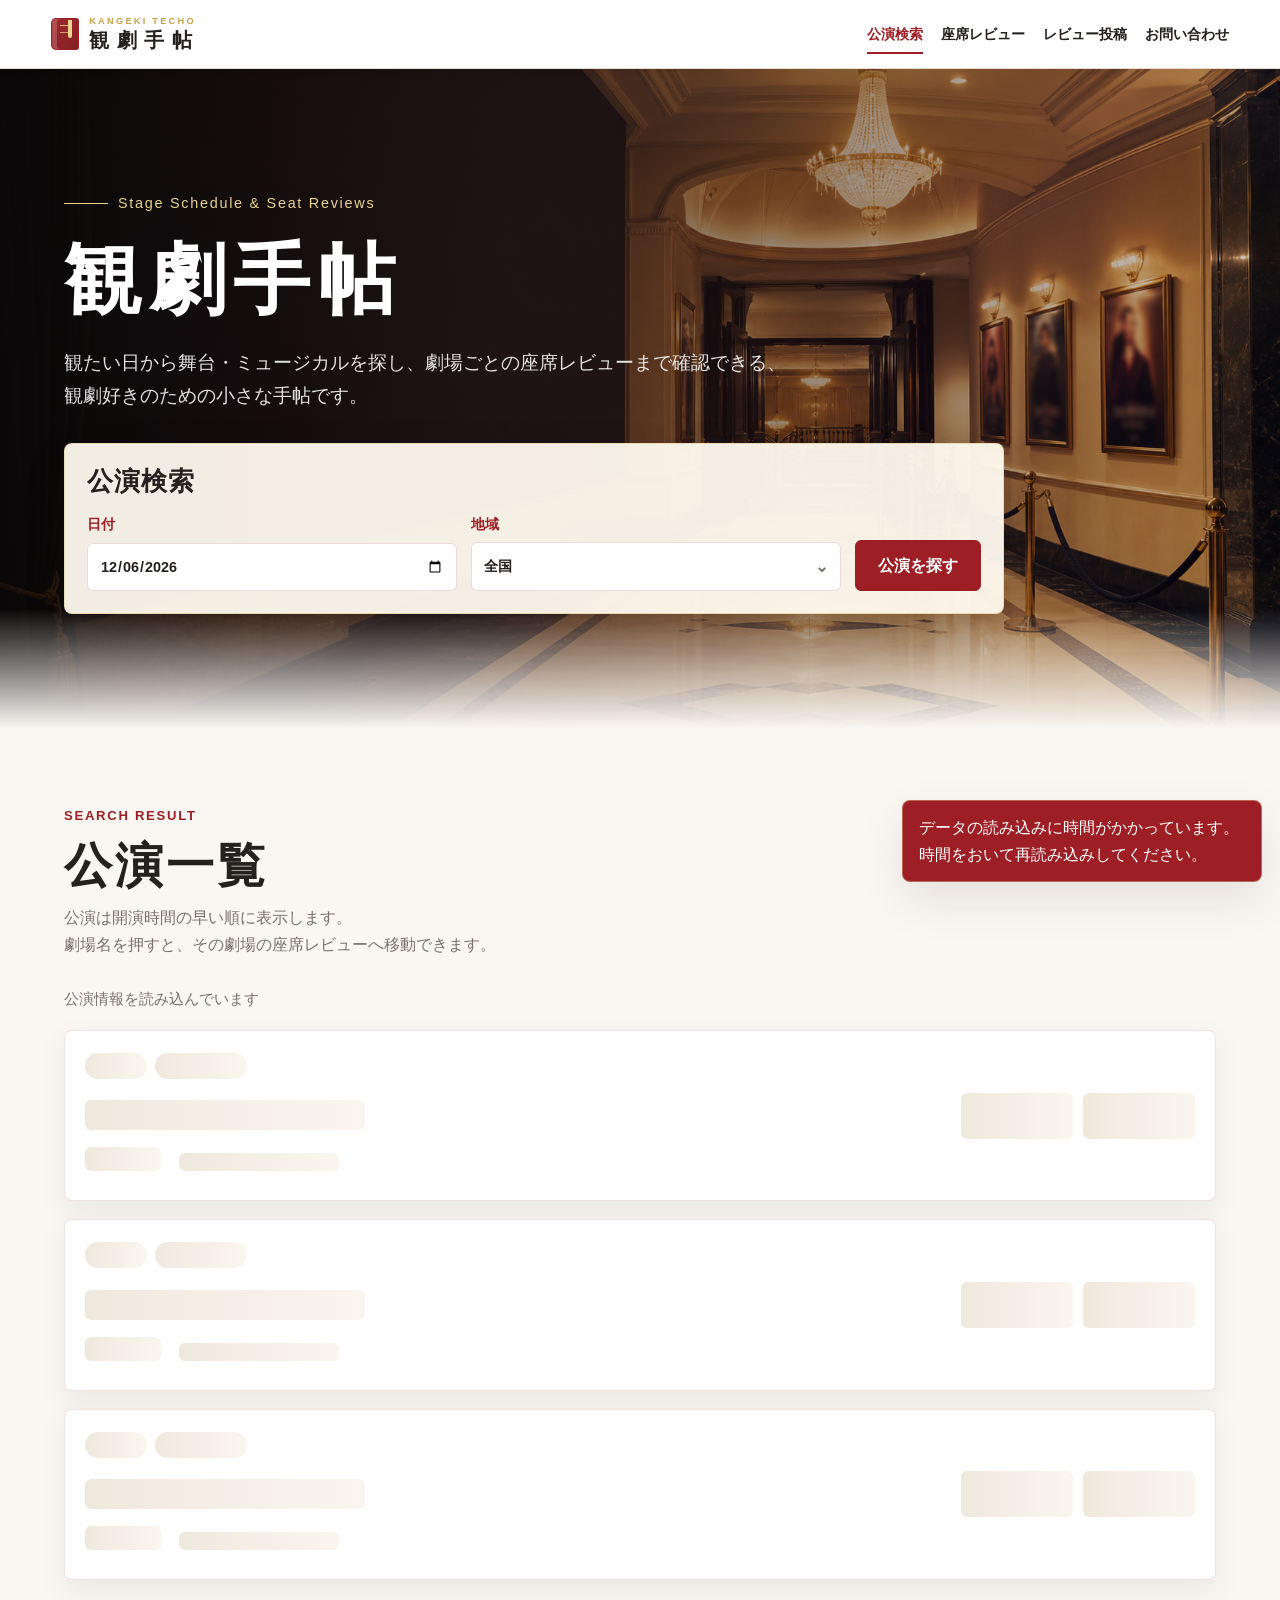
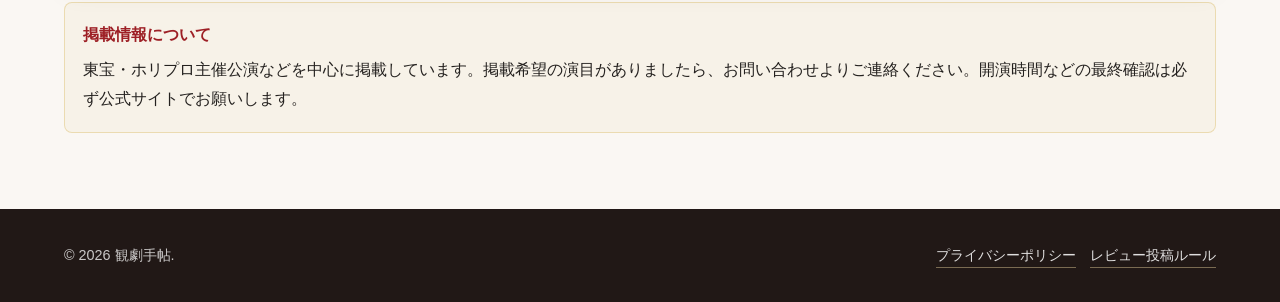
==== index.html @ 36f793f0 "地域選択とその他劇場投稿を改善" ====
<!doctype html>
<html lang="ja">
<head>
  <meta charset="utf-8">
  <meta name="viewport" content="width=device-width, initial-scale=1">
  <title>観劇手帖 | 公演検索</title>
  <link rel="stylesheet" href="assets/app.css">
</head>
<body>
  <header class="site-header">
    <a class="brand" href="index.html" aria-label="観劇手帖 ホーム">
      <span class="notebook-mark" aria-hidden="true"></span>
      <span class="brand-text">
        <span class="brand-roman">KANGEKI TECHO</span>
        <span class="brand-title" aria-label="観劇手帖">
          <span aria-hidden="true">観</span>
          <span aria-hidden="true">劇</span>
          <span aria-hidden="true">手</span>
          <span aria-hidden="true">帖</span>
        </span>
      </span>
    </a>
    <nav class="nav" aria-label="主要メニュー">
      <a class="active" href="index.html">公演検索</a>
      <a href="reviews.html">座席レビュー</a>
      <a href="post.html">レビュー投稿</a>
      <a href="contact.html">お問い合わせ</a>
    </nav>
  </header>

  <section class="hero" id="home">
    <div class="hero-inner">
      <span class="eyebrow">Stage Schedule & Seat Reviews</span>
      <h1>観劇手帖</h1>
      <p class="hero-copy">観たい日から舞台・ミュージカルを探し、劇場ごとの座席レビューまで確認できる、<br>観劇好きのための小さな手帖です。</p>

      <form class="search-panel" id="performanceSearch">
        <div class="search-panel-head">
          <h2>公演検索</h2>
        </div>
        <div class="form-grid">
          <label>
            日付
            <input type="date" id="dateInput">
          </label>
          <div class="field">
            <span class="field-label">地域</span>
            <input type="hidden" id="areaInput" value="全国">
            <div class="region-picker" id="areaPicker" data-region-picker data-target="areaInput"></div>
          </div>
          <button class="btn gold performance-search-button" type="submit">公演を探す</button>
        </div>
      </form>
    </div>
  </section>

  <main>
    <section class="section" aria-labelledby="performancesTitle">
      <div class="container">
        <div class="section-head">
          <div class="section-title">
            <span>Search Result</span>
            <h2 id="performancesTitle">公演一覧</h2>
            <p>公演は開演時間の早い順に表示します。<br>劇場名を押すと、その劇場の座席レビューへ移動できます。</p>
          </div>
        </div>
        <div class="results-meta" id="performanceMeta"></div>
        <div class="card-grid" id="performanceResults"></div>
        <div class="info-note">
          <strong>掲載情報について</strong>
          <p>東宝・ホリプロ主催公演などを中心に掲載しています。掲載希望の演目がありましたら、お問い合わせよりご連絡ください。開演時間などの最終確認は必ず公式サイトでお願いします。</p>
        </div>
      </div>
    </section>
  </main>

  <footer class="site-footer">
    <div class="container footer-content">
      <span>© 2026 観劇手帖.</span>
      <span class="footer-links"><a href="privacy.html">プライバシーポリシー</a><a href="rules.html">レビュー投稿ルール</a></span>
    </div>
  </footer>

  <div class="toast" id="toast" role="status" aria-live="polite"></div>
  <script src="assets/app.js"></script>
</body>
</html>
---- assets/app.css ----
:root {
      --navy: #9d1f25;
      --navy-soft: #7e171b;
      --gold: #c7a24a;
      --gold-light: #ead48e;
      --ivory: #faf7f3;
      --paper: #ffffff;
      --ink: #24211f;
      --muted: #77716c;
      --line: rgba(157, 31, 37, 0.16);
      --shadow: 0 18px 45px rgba(52, 32, 24, 0.1);
    }

    * {
      box-sizing: border-box;
    }

    html {
      scroll-behavior: smooth;
    }

    body {
      margin: 0;
      color: var(--ink);
      background: var(--ivory);
      font-family: "Yu Mincho", "Hiragino Mincho ProN", "Noto Serif JP", Georgia, serif;
      line-height: 1.7;
    }

    a {
      color: inherit;
    }

    button,
    input,
    select,
    textarea {
      font: inherit;
    }

    .site-header {
      position: sticky;
      top: 0;
      z-index: 20;
      display: flex;
      align-items: center;
      justify-content: space-between;
      gap: 18px;
      padding: 14px clamp(18px, 4vw, 56px);
      color: var(--ink);
      background: rgba(255, 255, 255, 0.96);
      border-bottom: 1px solid #e4ddd6;
      box-shadow: 0 2px 8px rgba(52, 32, 24, 0.07);
      backdrop-filter: blur(12px);
    }

    .brand {
      display: inline-flex;
      align-items: center;
      gap: 10px;
      color: var(--ink);
      line-height: 1.2;
      text-decoration: none;
      white-space: nowrap;
    }

    .brand-text {
      display: inline-grid;
      gap: 1px;
      width: max-content;
    }

    .brand-roman {
      display: block;
      color: var(--gold);
      font-family: "Hiragino Sans", "Yu Gothic", sans-serif;
      font-size: 0.58rem;
      font-weight: 700;
      letter-spacing: 0.24em;
    }

    .brand-title {
      display: flex;
      justify-content: space-between;
      width: calc(100% - 1mm);
      color: var(--ink);
      font-size: 1.26rem;
      font-weight: 700;
      letter-spacing: 0;
    }

    .brand-mark {
      display: grid;
      place-items: center;
      width: 34px;
      height: 34px;
      color: var(--navy);
      background: transparent;
      border: 1px solid rgba(157, 31, 37, 0.34);
      border-radius: 4px;
      font-weight: 700;
    }

    .nav {
      display: flex;
      align-items: center;
      gap: 18px;
      flex-wrap: wrap;
      justify-content: flex-end;
      font-family: "Hiragino Sans", "Yu Gothic", sans-serif;
      font-size: 0.9rem;
      font-weight: 700;
    }

    .nav a {
      position: relative;
      padding: 8px 0;
      color: var(--ink);
      text-decoration: none;
      border-radius: 0;
    }

    .nav a:hover {
      color: var(--navy);
      background: transparent;
    }

    .nav a.active {
      color: var(--navy);
    }

    .nav a.active::after,
    .nav a:hover::after {
      content: "";
      position: absolute;
      right: 0;
      bottom: 0;
      left: 0;
      height: 2px;
      background: var(--navy);
    }

    .menu-toggle {
      display: none;
      align-items: center;
      justify-content: center;
      gap: 8px;
      min-height: 42px;
      padding: 8px 12px;
      color: var(--navy);
      background: white;
      border: 1px solid rgba(157, 31, 37, 0.28);
      border-radius: 6px;
      cursor: pointer;
      font-family: "Hiragino Sans", "Yu Gothic", sans-serif;
      font-size: 0.9rem;
      font-weight: 700;
    }

    .menu-toggle-lines,
    .menu-toggle-lines::before,
    .menu-toggle-lines::after {
      display: block;
      width: 18px;
      height: 2px;
      background: currentColor;
      border-radius: 999px;
      content: "";
    }

    .menu-toggle-lines {
      position: relative;
    }

    .menu-toggle-lines::before,
    .menu-toggle-lines::after {
      position: absolute;
      left: 0;
    }

    .menu-toggle-lines::before {
      top: -6px;
    }

    .menu-toggle-lines::after {
      top: 6px;
    }

    .hero {
      position: relative;
      min-height: 660px;
      display: grid;
      align-items: center;
      padding: 80px clamp(18px, 5vw, 72px);
      color: white;
      overflow: hidden;
      background:
        linear-gradient(90deg, rgba(10, 7, 5, 0.86), rgba(42, 20, 16, 0.58) 48%, rgba(10, 7, 5, 0.2)),
        url("theater-lobby.png") center / cover;
    }

    .page-hero {
      padding: 82px clamp(18px, 5vw, 72px) 58px;
      color: white;
      background:
        linear-gradient(90deg, rgba(10, 7, 5, 0.86), rgba(42, 20, 16, 0.58) 48%, rgba(10, 7, 5, 0.2)),
        url("theater-lobby.png") center / cover;
    }

    .page-hero .hero-copy {
      margin-bottom: 0;
    }

    .hero::after {
      content: "";
      position: absolute;
      inset: auto 0 0;
      height: 120px;
      background: linear-gradient(0deg, var(--ivory), transparent);
    }

    .hero-inner {
      position: relative;
      z-index: 1;
      width: min(1060px, 100%);
    }

    .eyebrow {
      display: inline-flex;
      align-items: center;
      gap: 10px;
      color: var(--gold-light);
      font-family: "Hiragino Sans", "Yu Gothic", sans-serif;
      font-size: 0.9rem;
      letter-spacing: 0.12em;
    }

    .eyebrow::before {
      content: "";
      width: 44px;
      height: 1px;
      background: var(--gold-light);
    }

    h1,
    h2,
    h3 {
      margin: 0;
      line-height: 1.25;
      font-weight: 600;
    }

    h1 {
      margin-top: 18px;
      font-size: clamp(2.6rem, 6vw, 5.4rem);
      letter-spacing: 0.1em;
    }

    .hero-copy {
      max-width: 820px;
      margin: 18px 0 30px;
      color: rgba(255, 255, 255, 0.88);
      font-size: clamp(1rem, 2vw, 1.2rem);
    }

    .search-panel {
      width: min(940px, 100%);
      padding: 22px;
      color: var(--ink);
      background: rgba(255, 250, 240, 0.95);
      border: 1px solid rgba(230, 209, 156, 0.66);
      border-radius: 8px;
      box-shadow: var(--shadow);
    }

    .search-panel-head {
      margin-bottom: 14px;
    }

    .search-panel-head h2 {
      color: var(--ink);
      font-size: clamp(1.35rem, 2vw, 1.7rem);
      letter-spacing: 0.04em;
    }

    .form-grid {
      display: grid;
      grid-template-columns: 1fr 1fr auto;
      gap: 14px;
      align-items: end;
    }

    .form-grid label {
      min-width: 0;
    }

    .hero .form-grid .btn {
      min-width: 126px;
    }

    .compare-grid {
      display: grid;
      grid-template-columns: repeat(2, minmax(0, 1fr));
      gap: 24px;
      align-items: start;
    }

    .notebook-mark {
      position: relative;
      display: inline-block;
      width: 28px;
      height: 32px;
      flex: 0 0 auto;
      background: linear-gradient(135deg, rgba(157, 31, 37, 0.96), rgba(126, 23, 27, 0.96));
      border: 1px solid rgba(157, 31, 37, 0.58);
      border-radius: 5px 3px 3px 5px;
      box-shadow: inset 5px 0 0 rgba(255, 255, 255, 0.18);
    }

    .notebook-mark::before {
      content: "";
      position: absolute;
      top: 6px;
      left: 8px;
      right: 6px;
      height: 1px;
      background: rgba(234, 212, 142, 0.9);
      box-shadow: 0 7px 0 rgba(234, 212, 142, 0.72);
    }

    .notebook-mark::after {
      content: "";
      position: absolute;
      top: 1px;
      right: 6px;
      width: 4px;
      height: 18px;
      background: var(--gold-light);
      border-radius: 0 0 3px 3px;
    }

    label {
      display: grid;
      gap: 6px;
      color: var(--navy);
      font-family: "Hiragino Sans", "Yu Gothic", sans-serif;
      font-size: 0.9rem;
      font-weight: 700;
    }

    .field {
      display: grid;
      gap: 6px;
      min-width: 0;
      color: var(--navy);
      font-family: "Hiragino Sans", "Yu Gothic", sans-serif;
      font-size: 0.9rem;
      font-weight: 700;
    }

    .field-label {
      display: block;
    }

    input,
    select,
    textarea {
      width: 100%;
      min-width: 0;
      min-height: 46px;
      padding: 10px 12px;
      color: var(--ink);
      background: white;
      border: 1px solid var(--line);
      border-radius: 6px;
      outline: none;
    }

    input[type="date"] {
      -webkit-appearance: none;
      appearance: none;
      max-width: 100%;
    }

    textarea {
      min-height: 116px;
      resize: vertical;
    }

    input:focus,
    select:focus,
    textarea:focus {
      border-color: var(--gold);
      box-shadow: 0 0 0 3px rgba(185, 145, 66, 0.18);
    }

    .btn {
      display: inline-flex;
      align-items: center;
      justify-content: center;
      gap: 8px;
      min-height: 46px;
      padding: 11px 18px;
      color: white;
      background: var(--navy);
      border: 1px solid var(--navy);
      border-radius: 6px;
      text-decoration: none;
      cursor: pointer;
      font-family: "Hiragino Sans", "Yu Gothic", sans-serif;
      font-weight: 700;
      white-space: nowrap;
    }

    .btn:hover {
      background: var(--navy-soft);
    }

    .btn:disabled,
    .btn[aria-busy="true"] {
      cursor: wait;
      opacity: 0.72;
    }

    .performance-search-button {
      min-width: 136px;
    }

    .region-picker {
      position: relative;
      width: 100%;
      min-width: 0;
    }

    .region-selected {
      display: flex;
      align-items: center;
      justify-content: space-between;
      width: 100%;
      min-height: 46px;
      padding: 10px 12px;
      color: var(--ink);
      background: white;
      border: 1px solid var(--line);
      border-radius: 6px;
      cursor: pointer;
      font: inherit;
      font-weight: 700;
      text-align: left;
    }

    .region-selected::after {
      content: "⌄";
      color: var(--muted);
      font-family: "Hiragino Sans", "Yu Gothic", sans-serif;
      font-size: 1rem;
    }

    .region-picker.open .region-selected {
      border-color: var(--gold);
      box-shadow: 0 0 0 3px rgba(185, 145, 66, 0.18);
    }

    .region-menu {
      position: absolute;
      top: calc(100% + 6px);
      left: 0;
      z-index: 30;
      width: min(420px, 88vw);
      max-height: 360px;
      overflow: auto;
      padding: 10px;
      color: var(--ink);
      background: rgba(255, 255, 255, 0.98);
      border: 1px solid var(--line);
      border-radius: 8px;
      box-shadow: var(--shadow);
    }

    .region-menu[hidden] {
      display: none;
    }

    .region-option,
    .region-group summary {
      width: 100%;
      min-height: 40px;
      padding: 8px 10px;
      color: var(--ink);
      background: transparent;
      border: 0;
      border-radius: 6px;
      cursor: pointer;
      font-family: "Hiragino Sans", "Yu Gothic", sans-serif;
      font-size: 0.94rem;
      font-weight: 700;
      text-align: left;
    }

    .region-option:hover,
    .region-group summary:hover,
    .region-option.active {
      color: var(--navy);
      background: rgba(157, 31, 37, 0.07);
    }

    .region-group {
      border-top: 1px solid rgba(224, 215, 205, 0.75);
    }

    .region-group:first-of-type {
      margin-top: 6px;
    }

    .region-group summary {
      list-style: none;
    }

    .region-group summary::-webkit-details-marker {
      display: none;
    }

    .region-group summary::after {
      content: "＋";
      float: right;
      color: var(--muted);
      font-size: 0.88rem;
    }

    .region-group[open] summary::after {
      content: "−";
    }

    .region-options {
      display: grid;
      grid-template-columns: repeat(2, minmax(0, 1fr));
      gap: 4px;
      padding: 0 0 8px 8px;
    }

    .region-options .region-option {
      min-height: 36px;
      color: var(--muted);
      font-weight: 600;
    }

    .btn.gold {
      color: white;
      background: var(--navy);
      border-color: var(--navy);
    }

    .btn.subtle {
      color: var(--navy);
      background: transparent;
      border-color: rgba(157, 31, 37, 0.26);
    }

    .navy .btn.subtle,
    .back-link {
      color: var(--navy);
      background: var(--paper);
      border-color: rgba(230, 209, 156, 0.78);
      box-shadow: 0 10px 24px rgba(0, 0, 0, 0.16);
    }

    .navy .btn.subtle:hover,
    .back-link:hover {
      color: white;
      background: var(--navy);
    }

    .back-link-black-demo {
      color: var(--ink);
    }

    main {
      position: relative;
      z-index: 1;
    }

    .section {
      padding: 76px clamp(18px, 5vw, 72px);
    }

    .section.navy {
      color: var(--ink);
      background:
        linear-gradient(135deg, rgba(250, 247, 243, 0.98), rgba(245, 240, 234, 0.98)),
        repeating-linear-gradient(90deg, transparent 0 34px, rgba(157, 31, 37, 0.04) 34px 35px);
    }

    .container {
      width: min(1180px, 100%);
      margin: 0 auto;
    }

    .container.narrow {
      width: min(860px, 100%);
    }

    .section-head {
      display: flex;
      align-items: end;
      justify-content: space-between;
      gap: 20px;
      margin-bottom: 28px;
    }

    .section-title {
      display: grid;
      gap: 8px;
    }

    .section-title span {
      color: var(--navy);
      font-family: "Hiragino Sans", "Yu Gothic", sans-serif;
      font-size: 0.82rem;
      font-weight: 700;
      letter-spacing: 0.13em;
      text-transform: uppercase;
    }

    .section-title h2 {
      color: var(--ink);
      font-size: clamp(1.8rem, 4vw, 3rem);
      letter-spacing: 0.06em;
    }

    .navy .section-title h2 {
      color: var(--ink);
    }

    .section-title p {
      max-width: 690px;
      margin: 0;
      color: var(--muted);
    }

    .results-meta {
      margin-bottom: 18px;
      color: var(--muted);
      font-family: "Hiragino Sans", "Yu Gothic", sans-serif;
      font-size: 0.95rem;
    }

    .card-grid {
      display: grid;
      grid-template-columns: 1fr;
      gap: 18px;
    }

    .card,
    .review-item,
    .detail-panel {
      background: var(--paper);
      border: 1px solid rgba(157, 31, 37, 0.13);
      border-radius: 8px;
      box-shadow: 0 10px 28px rgba(52, 32, 24, 0.08);
    }

    .performance-card {
      display: grid;
      grid-template-columns: minmax(0, 1fr) auto;
      column-gap: 18px;
      row-gap: 10px;
      align-items: center;
      align-content: center;
      padding: 22px 20px;
      min-height: 156px;
    }

    .loading-card {
      pointer-events: none;
    }

    .loading-line,
    .loading-button {
      display: inline-block;
      overflow: hidden;
      position: relative;
      background: linear-gradient(90deg, #efe8dd 0%, #faf6ef 45%, #efe8dd 90%);
      background-size: 220% 100%;
      border-radius: 999px;
      animation: loading-shimmer 1.1s ease-in-out infinite;
    }

    .loading-pill {
      width: 62px;
      height: 26px;
    }

    .wide-pill {
      width: 92px;
    }

    .title-line {
      width: min(280px, 70vw);
      height: 30px;
      border-radius: 6px;
    }

    .short-line {
      width: 76px;
      height: 24px;
      border-radius: 6px;
    }

    .medium-line {
      width: 160px;
      height: 18px;
      border-radius: 6px;
    }

    .loading-button {
      width: 112px;
      height: 46px;
      border-radius: 6px;
    }

    @keyframes loading-shimmer {
      0% {
        background-position: 120% 0;
      }
      100% {
        background-position: -120% 0;
      }
    }

    .performance-card .pill-row,
    .performance-card .performance-time,
    .performance-card h3,
    .performance-card .card-data {
      grid-column: 1;
    }

    .performance-card .card-actions {
      grid-column: 2;
      grid-row: 1 / span 4;
      align-self: center;
      justify-content: flex-end;
      margin-top: 0;
    }

    .card-kicker {
      display: inline-flex;
      align-items: center;
      width: fit-content;
      min-height: 26px;
      padding: 4px 9px;
      color: var(--ink);
      background: rgba(185, 145, 66, 0.16);
      border: 1px solid rgba(185, 145, 66, 0.24);
      border-radius: 4px;
      font-family: "Hiragino Sans", "Yu Gothic", sans-serif;
      font-size: 0.76rem;
      font-weight: 700;
      letter-spacing: 0.05em;
      line-height: 1.4;
    }

    .performance-card h3 {
      color: var(--ink);
      font-size: 1.45rem;
    }

    .theater-link {
      color: var(--ink);
      font-weight: 700;
      text-decoration-color: rgba(185, 145, 66, 0.7);
      text-underline-offset: 3px;
    }

    .theater-link:hover {
      color: var(--navy);
    }

    .theater-name-disabled {
      color: #77716c;
      font-weight: 700;
    }

    .card-data {
      display: grid;
      gap: 6px;
      margin: 0;
      color: var(--ink);
      font-family: "Hiragino Sans", "Yu Gothic", sans-serif;
      font-size: 0.93rem;
    }

    .performance-time {
      display: inline-flex;
      align-items: baseline;
      width: fit-content;
      gap: 8px;
      color: var(--navy);
      font-weight: 700;
    }

    .performance-time strong {
      font-size: 1.24rem;
      letter-spacing: 0.03em;
    }

    .performance-meta-line {
      display: flex;
      align-items: baseline;
      gap: 18px;
      flex-wrap: wrap;
      color: var(--ink);
      font-family: "Hiragino Sans", "Yu Gothic", sans-serif;
      font-size: 0.93rem;
    }

    .performance-time-large strong {
      font-size: 1.45rem;
    }

    .card-actions {
      display: flex;
      gap: 10px;
      align-items: center;
      flex-wrap: wrap;
      margin-top: auto;
    }

    .ad-box {
      display: grid;
      place-items: center;
      min-height: 118px;
      padding: 18px;
      color: rgba(157, 31, 37, 0.56);
      background:
        linear-gradient(135deg, rgba(185, 145, 66, 0.12), rgba(255, 250, 240, 0.95)),
        var(--paper);
      border: 1px dashed rgba(185, 145, 66, 0.45);
      border-radius: 8px;
      font-family: "Hiragino Sans", "Yu Gothic", sans-serif;
      text-align: center;
    }

    .wide {
      grid-column: 1 / -1;
    }

    @media (min-width: 641px) {
      .performance-card h3,
      .performance-card .card-data {
        position: relative;
        top: 3mm;
      }

      .theater-card .pc-name-break,
      #theaterHeroName .pc-name-break {
        display: initial;
      }

      .theater-card .mobile-name-space,
      #theaterHeroName .mobile-name-space {
        display: none;
      }
    }

    .layout {
      display: grid;
      grid-template-columns: minmax(0, 1fr) 270px;
      gap: 24px;
      align-items: start;
    }

    .theater-list {
      display: grid;
      grid-template-columns: repeat(3, minmax(0, 1fr));
      gap: 16px;
      scroll-margin-top: 96px;
    }

    .theater-filter {
      display: grid;
      grid-template-columns: minmax(220px, 320px) auto;
      gap: 12px;
      align-items: end;
      margin-bottom: 22px;
      padding: 16px;
      background: rgba(255, 250, 240, 0.95);
      border: 1px solid rgba(230, 209, 156, 0.55);
      border-radius: 8px;
    }

    .area-heading {
      grid-column: 1 / -1;
      margin: 12px 0 0;
      color: var(--navy);
      font-family: "Hiragino Sans", "Yu Gothic", sans-serif;
      font-size: 1.05rem;
      letter-spacing: 0.04em;
      scroll-margin-top: 96px;
    }

    .theater-card {
      display: grid;
      gap: 14px;
      padding: 20px;
      color: inherit;
      cursor: pointer;
      text-decoration: none;
    }

    .theater-card.active {
      border-color: rgba(185, 145, 66, 0.75);
      box-shadow: 0 0 0 3px rgba(185, 145, 66, 0.16), var(--shadow);
    }

    .theater-card h3 {
      color: var(--ink);
      font-size: 1.32rem;
      line-height: 1.45;
      overflow-wrap: anywhere;
    }

    .pc-name-break {
      display: none;
    }

    .mobile-name-space {
      display: inline;
    }

    .theater-card-footer {
      display: flex;
      align-items: baseline;
      justify-content: space-between;
      gap: 14px;
      align-self: end;
    }

    .theater-review-count {
      color: #77716c;
      font-family: "Hiragino Sans", "Yu Gothic", sans-serif;
      font-size: 0.95rem;
      font-weight: 700;
    }

    .theater-card-link {
      color: var(--navy);
      font-family: "Hiragino Sans", "Yu Gothic", sans-serif;
      font-size: 0.95rem;
      font-weight: 700;
      text-decoration: underline;
      text-decoration-color: transparent;
      text-underline-offset: 4px;
      transition: color 0.18s ease, text-decoration-color 0.18s ease;
    }

    .theater-card:hover .theater-card-link,
    .theater-card:focus-visible .theater-card-link {
      text-decoration-color: currentColor;
    }

    .pill-row,
    .rating-row {
      display: flex;
      gap: 8px;
      flex-wrap: wrap;
    }

    .pill {
      min-height: 26px;
      padding: 4px 9px;
      color: var(--ink);
      background: white;
      border: 1px solid rgba(157, 31, 37, 0.46);
      border-radius: 4px;
      box-shadow: inset 3px 0 0 rgba(157, 31, 37, 0.78);
      font-family: "Hiragino Sans", "Yu Gothic", sans-serif;
      font-size: 0.76rem;
      font-weight: 700;
      letter-spacing: 0.05em;
      line-height: 1.4;
    }

    .detail-panel {
      padding: 24px;
      margin-top: 22px;
      color: var(--ink);
    }

    .detail-grid {
      display: grid;
      grid-template-columns: minmax(0, 1fr);
      gap: 22px;
      align-items: start;
    }

    .detail-title {
      margin-top: 10px;
      color: var(--ink);
      font-size: 1.8rem;
    }

    .info-list {
      display: grid;
      grid-template-columns: 110px 1fr;
      gap: 10px 16px;
      margin: 18px 0 0;
      font-family: "Hiragino Sans", "Yu Gothic", sans-serif;
    }

    .info-list dt {
      color: #77716c;
      font-weight: 700;
    }

    .info-list dd {
      margin: 0;
      color: var(--ink);
    }

    .stats {
      display: grid;
      grid-template-columns: repeat(4, minmax(0, 1fr));
      gap: 12px;
      margin: 20px 0;
      scroll-margin-top: 96px;
    }

    .stat {
      padding: 14px;
      background: white;
      border: 1px solid rgba(157, 31, 37, 0.36);
      border-radius: 8px;
      font-family: "Hiragino Sans", "Yu Gothic", sans-serif;
    }

    .stat small {
      display: block;
      color: #77716c;
      font-weight: 700;
    }

    .stat strong {
      display: block;
      margin-top: 5px;
      color: var(--ink);
      font-size: 1.28rem;
    }

    .search-small {
      display: grid;
      grid-template-columns: repeat(4, minmax(0, 1fr));
      gap: 12px;
      align-items: end;
      margin: 18px 0 20px;
      padding: 16px;
      background: rgba(255, 250, 240, 0.95);
      border: 1px solid rgba(230, 209, 156, 0.55);
      border-radius: 8px;
    }

    .reviews {
      display: grid;
      gap: 14px;
    }

    .bottom-back-link {
      margin: 22px 0 0;
    }

    .review-item {
      padding: 18px;
      color: var(--ink);
      border-color: rgba(157, 31, 37, 0.36);
      box-shadow: none;
    }

    .review-head {
      display: flex;
      justify-content: space-between;
      gap: 14px;
      margin-bottom: 10px;
    }

    .seat-name {
      color: var(--ink);
      font-size: 1.1rem;
      font-weight: 700;
    }

    .stars {
      color: var(--gold);
      letter-spacing: 0.04em;
      white-space: nowrap;
    }

    .form-help {
      margin: 0;
      color: var(--muted);
      font-family: "Hiragino Sans", "Yu Gothic", sans-serif;
      font-size: 0.88rem;
    }

    .review-item p {
      color: var(--ink);
      margin: 10px 0;
    }

    .comment-label {
      display: inline-flex;
      margin-top: 14px;
      color: #77716c;
      font-family: "Hiragino Sans", "Yu Gothic", sans-serif;
      font-size: 0.86rem;
      font-weight: 700;
    }

    .review-meta {
      color: #77716c;
      font-family: "Hiragino Sans", "Yu Gothic", sans-serif;
      font-size: 0.88rem;
    }

    .form-card {
      padding: 24px;
      background: var(--paper);
      border: 1px solid rgba(230, 209, 156, 0.5);
      border-radius: 8px;
      box-shadow: var(--shadow);
    }

    .form-notice,
    .info-note,
    .content-card {
      padding: 18px;
      background: rgba(247, 241, 228, 0.78);
      border: 1px solid rgba(230, 209, 156, 0.72);
      border-radius: 8px;
      font-family: "Hiragino Sans", "Yu Gothic", sans-serif;
    }

    .info-note {
      margin-top: 22px;
      color: var(--ink);
    }

    .form-notice strong {
      display: block;
      margin-bottom: 8px;
      color: var(--navy);
    }

    .info-note strong {
      display: block;
      margin-bottom: 8px;
      color: var(--navy);
    }

    .form-notice p,
    .info-note p {
      margin: 0 0 10px;
      color: var(--ink);
      line-height: 1.8;
    }

    .info-note p {
      margin-bottom: 0;
    }

    .legal-text {
      display: grid;
      gap: 16px;
      color: var(--ink);
      line-height: 1.9;
    }

    .legal-text h2,
    .legal-text h3,
    .legal-text p,
    .legal-text ul {
      margin: 0;
    }

    .legal-text h2,
    .legal-text h3 {
      color: var(--navy);
      font-family: "Yu Mincho", "Hiragino Mincho ProN", serif;
    }

    .legal-text ul {
      padding-left: 1.2em;
    }

    .policy-date {
      color: var(--muted);
      font-size: 0.9rem;
    }

    .two-col {
      display: grid;
      grid-template-columns: 1fr 1fr;
      gap: 14px;
    }

    .three-col {
      display: grid;
      grid-template-columns: repeat(3, 1fr);
      gap: 14px;
    }

    .four-col {
      display: grid;
      grid-template-columns: repeat(4, 1fr);
      gap: 14px;
    }

    .post-basic-grid {
      display: grid;
      grid-template-columns: minmax(120px, 0.75fr) minmax(190px, 1.15fr) minmax(220px, 1.4fr) minmax(110px, 0.7fr);
      gap: 14px;
    }

    .stack {
      display: grid;
      gap: 14px;
    }

    .sidebar {
      position: sticky;
      top: 88px;
      display: grid;
      gap: 16px;
    }

    .note {
      padding: 18px;
      color: rgba(255, 255, 255, 0.82);
      background: rgba(255, 255, 255, 0.08);
      border: 1px solid rgba(230, 209, 156, 0.24);
      border-radius: 8px;
      font-family: "Hiragino Sans", "Yu Gothic", sans-serif;
      font-size: 0.9rem;
    }

    .empty {
      padding: 22px;
      color: var(--muted);
      background: white;
      border: 1px solid var(--line);
      border-radius: 8px;
      font-family: "Hiragino Sans", "Yu Gothic", sans-serif;
    }

    .site-footer {
      padding: 34px clamp(18px, 5vw, 72px);
      color: rgba(255, 255, 255, 0.76);
      background: #211816;
      font-family: "Hiragino Sans", "Yu Gothic", sans-serif;
      font-size: 0.9rem;
    }

    .footer-content {
      display: flex;
      justify-content: space-between;
      gap: 16px;
      align-items: center;
      flex-wrap: wrap;
    }

    .footer-links {
      display: inline-flex;
      gap: 14px;
      flex-wrap: wrap;
    }

    .footer-links a {
      color: rgba(255, 255, 255, 0.86);
      text-decoration: none;
      border-bottom: 1px solid rgba(230, 209, 156, 0.45);
    }

    .footer-links a:hover {
      color: white;
    }

    .toast {
      position: fixed;
      right: 18px;
      bottom: 18px;
      z-index: 30;
      transform: translateY(18px);
      opacity: 0;
      max-width: min(360px, calc(100% - 36px));
      padding: 13px 16px;
      color: white;
      background: var(--navy);
      border: 1px solid rgba(230, 209, 156, 0.4);
      border-radius: 8px;
      box-shadow: var(--shadow);
      pointer-events: none;
      transition: 0.25s ease;
      font-family: "Hiragino Sans", "Yu Gothic", sans-serif;
    }

    .toast.show {
      transform: translateY(0);
      opacity: 1;
    }

    @media (max-width: 980px) {
      .form-grid,
      .compare-grid,
      .layout,
      .detail-grid,
      .two-col {
        grid-template-columns: 1fr;
      }

      .card-grid,
      .theater-list,
      .stats,
      .search-small,
      .three-col {
        grid-template-columns: repeat(2, minmax(0, 1fr));
      }

      .card-grid {
        grid-template-columns: 1fr;
      }

      .sidebar {
        position: static;
      }
    }

    @media (max-width: 1100px) {
      .hero .form-grid {
        grid-template-columns: 1fr;
      }

      .hero .form-grid .btn {
        width: 100%;
      }
    }

    @media (max-width: 640px) {
      .site-header {
        align-items: center;
        flex-direction: row;
        flex-wrap: wrap;
        gap: 10px;
      }

      .menu-toggle {
        display: inline-flex;
        margin-left: auto;
      }

      .nav {
        display: none;
        width: 100%;
        flex-direction: column;
        align-items: stretch;
        gap: 0;
        padding-top: 8px;
        border-top: 1px solid #eee2d8;
      }

      .site-header.menu-open .nav {
        display: flex;
      }

      .nav a {
        padding: 12px 4px;
      }

      .nav a.active::after,
      .nav a:hover::after {
        right: auto;
        width: 42px;
      }

      .hero {
        min-height: auto;
        padding-top: 58px;
      }

      .search-panel {
        padding: 16px;
      }

      .region-menu {
        width: min(360px, calc(100vw - 36px));
      }

      .region-options {
        grid-template-columns: 1fr;
      }

      .card-grid,
      .theater-list,
      .stats,
      .search-small,
      .theater-filter,
      .post-basic-grid,
      .three-col,
      .four-col {
        grid-template-columns: 1fr;
      }

      .section-head,
      .review-head {
        align-items: flex-start;
        flex-direction: column;
      }

      .info-list {
        grid-template-columns: 1fr;
        gap: 4px;
      }

      .performance-card {
        grid-template-columns: 1fr;
        gap: 16px;
        padding: 20px;
        min-height: auto;
      }

      .performance-card .pill-row,
      .performance-card h3,
      .performance-card .card-data,
      .performance-card .card-actions {
        grid-column: auto;
        grid-row: auto;
      }

      .performance-card .card-actions {
        justify-content: flex-start;
      }

      .performance-card h3 {
        font-size: 1.55rem;
        position: relative;
        top: 1mm;
      }
    }
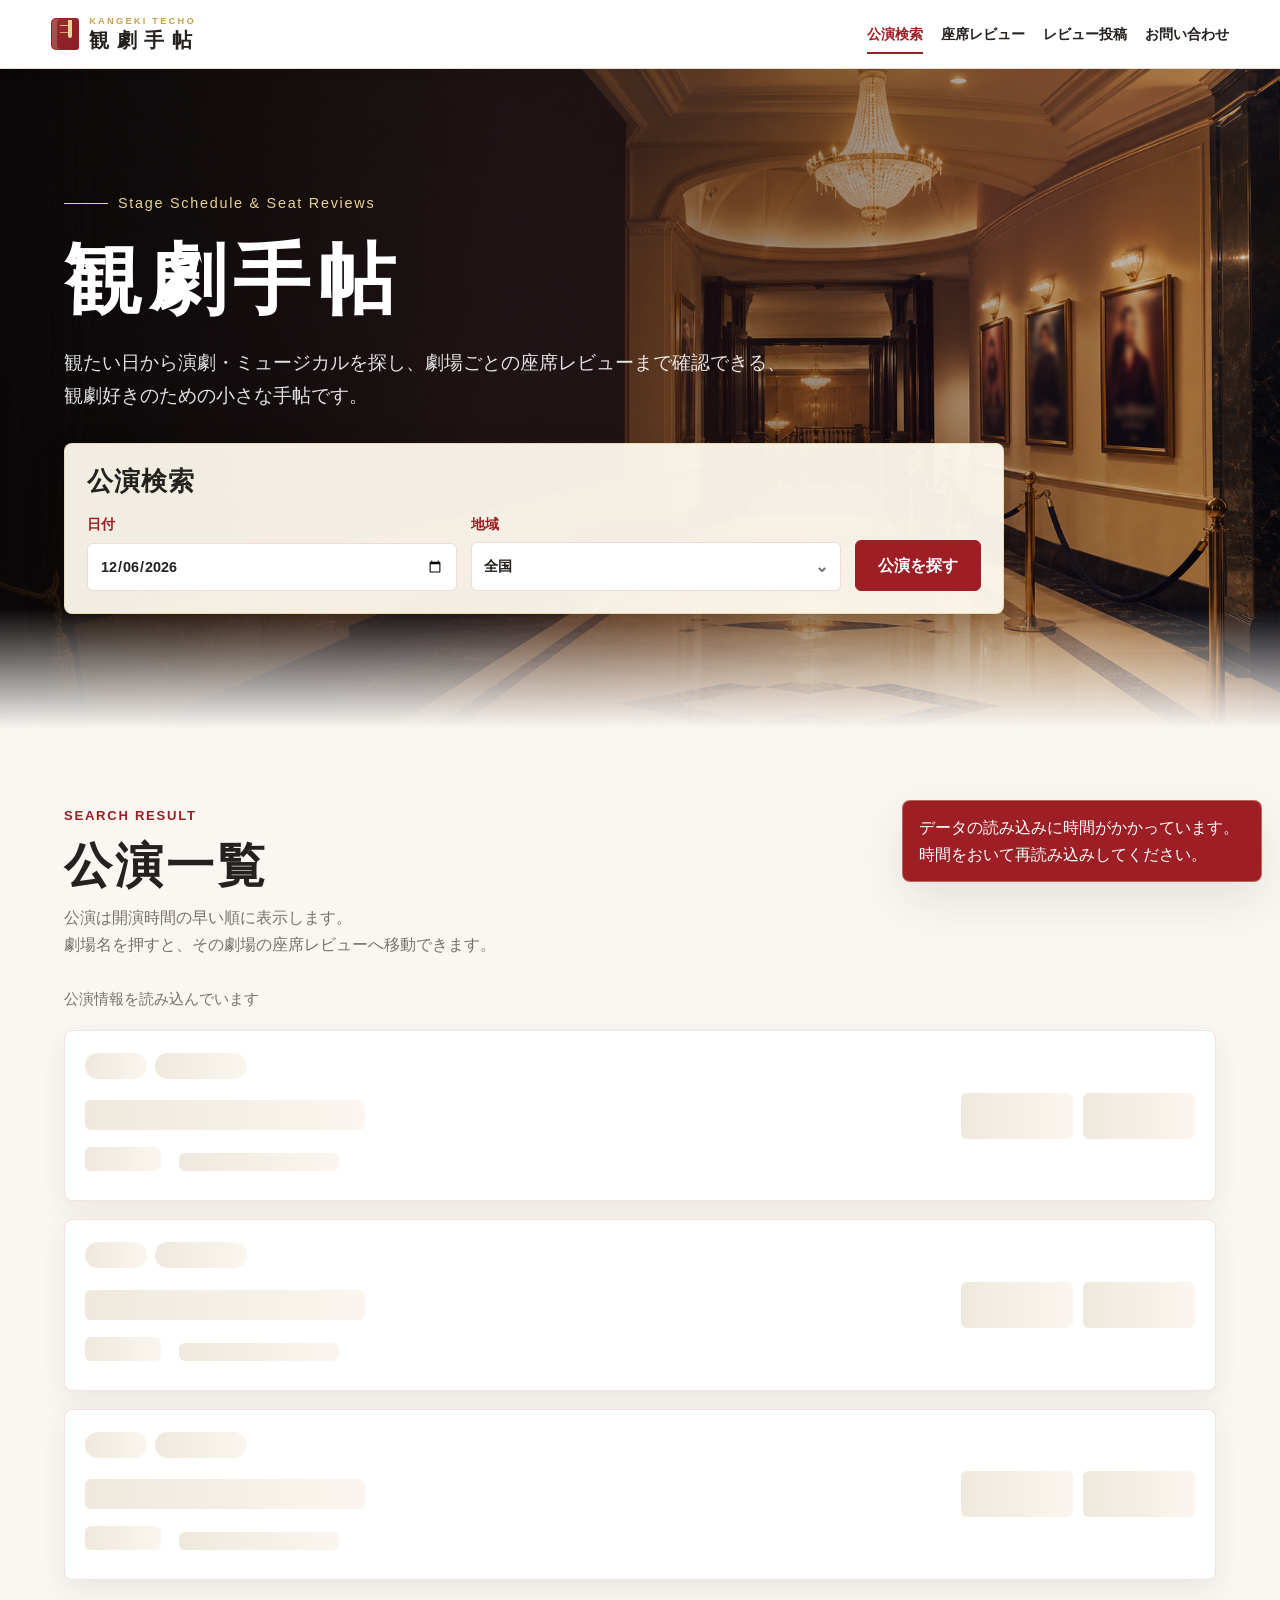
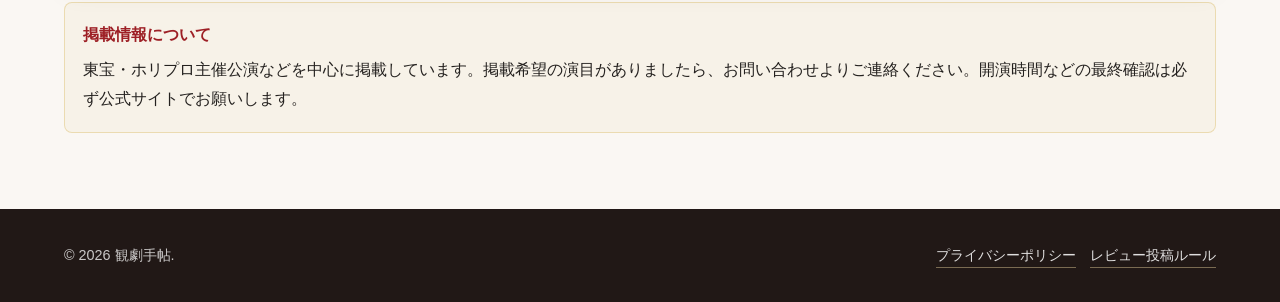
==== commit c28ce314: "ホーム紹介文を演劇・ミュージカルに統一" ====
--- a/index.html
+++ b/index.html
@@ -1,9 +1,54 @@
 <!doctype html>
 <html lang="ja">
 <head>
+  <!-- Google tag (gtag.js) -->
+  <script async src="https://www.googletagmanager.com/gtag/js?id=G-6KWC3YMD6E"></script>
+  <script>
+    window.dataLayer = window.dataLayer || [];
+    function gtag(){dataLayer.push(arguments);}
+    gtag('js', new Date());
+    gtag('config', 'G-6KWC3YMD6E');
+  </script>
   <meta charset="utf-8">
   <meta name="viewport" content="width=device-width, initial-scale=1">
-  <title>観劇手帖 | 公演検索</title>
+  <title>観劇手帖｜演劇・ミュージカルの公演検索と劇場の座席レビュー</title>
+  <meta name="description" content="演劇・ミュージカルなどの舞台公演を観劇日と地域から検索。劇場ごとの座席レビューで、見え方・音響・おすすめ度を確認できる観劇情報サイトです。">
+  <link rel="canonical" href="https://kangeki-techo.jp/">
+  <meta name="robots" content="index, follow">
+  <meta property="og:site_name" content="観劇手帖">
+  <meta property="og:type" content="website">
+  <meta property="og:locale" content="ja_JP">
+  <meta property="og:title" content="観劇手帖｜演劇・ミュージカルの公演検索と劇場の座席レビュー">
+  <meta property="og:description" content="演劇・ミュージカルなどの舞台公演を観劇日と地域から検索。劇場ごとの座席レビューで、見え方・音響・おすすめ度を確認できる観劇情報サイトです。">
+  <meta property="og:url" content="https://kangeki-techo.jp/">
+  <meta name="twitter:card" content="summary_large_image">
+  <meta name="twitter:title" content="観劇手帖｜演劇・ミュージカルの公演検索と劇場の座席レビュー">
+  <meta name="twitter:description" content="演劇・ミュージカルなどの舞台公演を観劇日と地域から検索。劇場ごとの座席レビューで、見え方・音響・おすすめ度を確認できる観劇情報サイトです。">
+  <script type="application/ld+json">
+    {
+    "@context": "https://schema.org",
+    "@type": "WebSite",
+    "@id": "https://kangeki-techo.jp/#website",
+    "name": "観劇手帖",
+    "alternateName": "KANGEKI TECHO",
+    "url": "https://kangeki-techo.jp/",
+    "description": "演劇・ミュージカルなどの舞台公演を観劇日と地域から検索し、劇場ごとの座席レビューを確認・投稿できる観劇情報サイトです。",
+    "inLanguage": "ja",
+    "publisher": {
+      "@id": "https://kangeki-techo.jp/#organization"
+    }
+  }
+</script>
+<script type="application/ld+json">
+  {
+    "@context": "https://schema.org",
+    "@type": "Organization",
+    "@id": "https://kangeki-techo.jp/#organization",
+    "name": "観劇手帖",
+    "alternateName": "KANGEKI TECHO",
+    "url": "https://kangeki-techo.jp/"
+  }
+</script>
   <link rel="stylesheet" href="assets/app.css">
 </head>
 <body>
@@ -32,7 +77,7 @@
     <div class="hero-inner">
       <span class="eyebrow">Stage Schedule & Seat Reviews</span>
       <h1>観劇手帖</h1>
-      <p class="hero-copy">観たい日から舞台・ミュージカルを探し、劇場ごとの座席レビューまで確認できる、<br>観劇好きのための小さな手帖です。</p>
+      <p class="hero-copy">観たい日から演劇・ミュージカルを探し、劇場ごとの座席レビューまで確認できる、<br>観劇好きのための小さな手帖です。</p>
 
       <form class="search-panel" id="performanceSearch">
         <div class="search-panel-head">
@@ -84,4 +129,4 @@
   <div class="toast" id="toast" role="status" aria-live="polite"></div>
   <script src="assets/app.js"></script>
 </body>
-</html>
+</html>
--- a/assets/app.css
+++ b/assets/app.css
@@ -188,12 +188,13 @@
 
     .hero {
       position: relative;
+      z-index: 2;
       min-height: 660px;
       display: grid;
       align-items: center;
       padding: 80px clamp(18px, 5vw, 72px);
       color: white;
-      overflow: hidden;
+      overflow: visible;
       background:
         linear-gradient(90deg, rgba(10, 7, 5, 0.86), rgba(42, 20, 16, 0.58) 48%, rgba(10, 7, 5, 0.2)),
         url("theater-lobby.png") center / cover;
@@ -215,8 +216,10 @@
       content: "";
       position: absolute;
       inset: auto 0 0;
+      z-index: 0;
       height: 120px;
       background: linear-gradient(0deg, var(--ivory), transparent);
+      pointer-events: none;
     }
 
     .hero-inner {
@@ -264,6 +267,8 @@
     }
 
     .search-panel {
+      position: relative;
+      z-index: 5;
       width: min(940px, 100%);
       padding: 22px;
       color: var(--ink);
@@ -465,8 +470,8 @@
       position: absolute;
       top: calc(100% + 6px);
       left: 0;
-      z-index: 30;
-      width: min(420px, 88vw);
+      z-index: 60;
+      width: 100%;
       max-height: 360px;
       overflow: auto;
       padding: 10px;
@@ -540,7 +545,7 @@
 
     .region-options .region-option {
       min-height: 36px;
-      color: var(--muted);
+      color: var(--ink);
       font-weight: 600;
     }
 
@@ -931,7 +936,8 @@
       display: flex;
       align-items: baseline;
       justify-content: space-between;
-      gap: 14px;
+      gap: 8px 14px;
+      flex-wrap: wrap;
       align-self: end;
     }
 
@@ -940,6 +946,7 @@
       font-family: "Hiragino Sans", "Yu Gothic", sans-serif;
       font-size: 0.95rem;
       font-weight: 700;
+      white-space: nowrap;
     }
 
     .theater-card-link {
@@ -947,6 +954,7 @@
       font-family: "Hiragino Sans", "Yu Gothic", sans-serif;
       font-size: 0.95rem;
       font-weight: 700;
+      white-space: nowrap;
       text-decoration: underline;
       text-decoration-color: transparent;
       text-underline-offset: 4px;
@@ -1058,9 +1066,51 @@
       border-radius: 8px;
     }
 
+    .seat-search-help {
+      grid-column: 1 / -1;
+      margin: 0;
+      color: #4b4742;
+      font-family: "Hiragino Sans", "Yu Gothic", sans-serif;
+      font-size: 0.92rem;
+      font-weight: 600;
+      letter-spacing: 0.01em;
+      line-height: 1.7;
+    }
+
+    .keyword-search {
+      grid-template-columns: minmax(0, 1fr) auto;
+    }
+
+    .keyword-search input {
+      width: 100%;
+      min-height: 45px;
+      padding: 10px 12px;
+      color: var(--ink);
+      background: white;
+      border: 1px solid rgba(157, 31, 37, 0.28);
+      border-radius: 8px;
+      font: inherit;
+    }
+
+    .search-small[hidden],
+    .detail-grid[hidden],
+    .stats[hidden] {
+      display: none !important;
+    }
+
     .reviews {
       display: grid;
       gap: 14px;
+    }
+
+    .load-more-wrap {
+      display: flex;
+      justify-content: center;
+      margin: 18px 0 0;
+    }
+
+    .load-more-button {
+      min-width: 150px;
     }
 
     .bottom-back-link {
@@ -1389,7 +1439,7 @@
       }
 
       .region-menu {
-        width: min(360px, calc(100vw - 36px));
+        width: 100%;
       }
 
       .region-options {
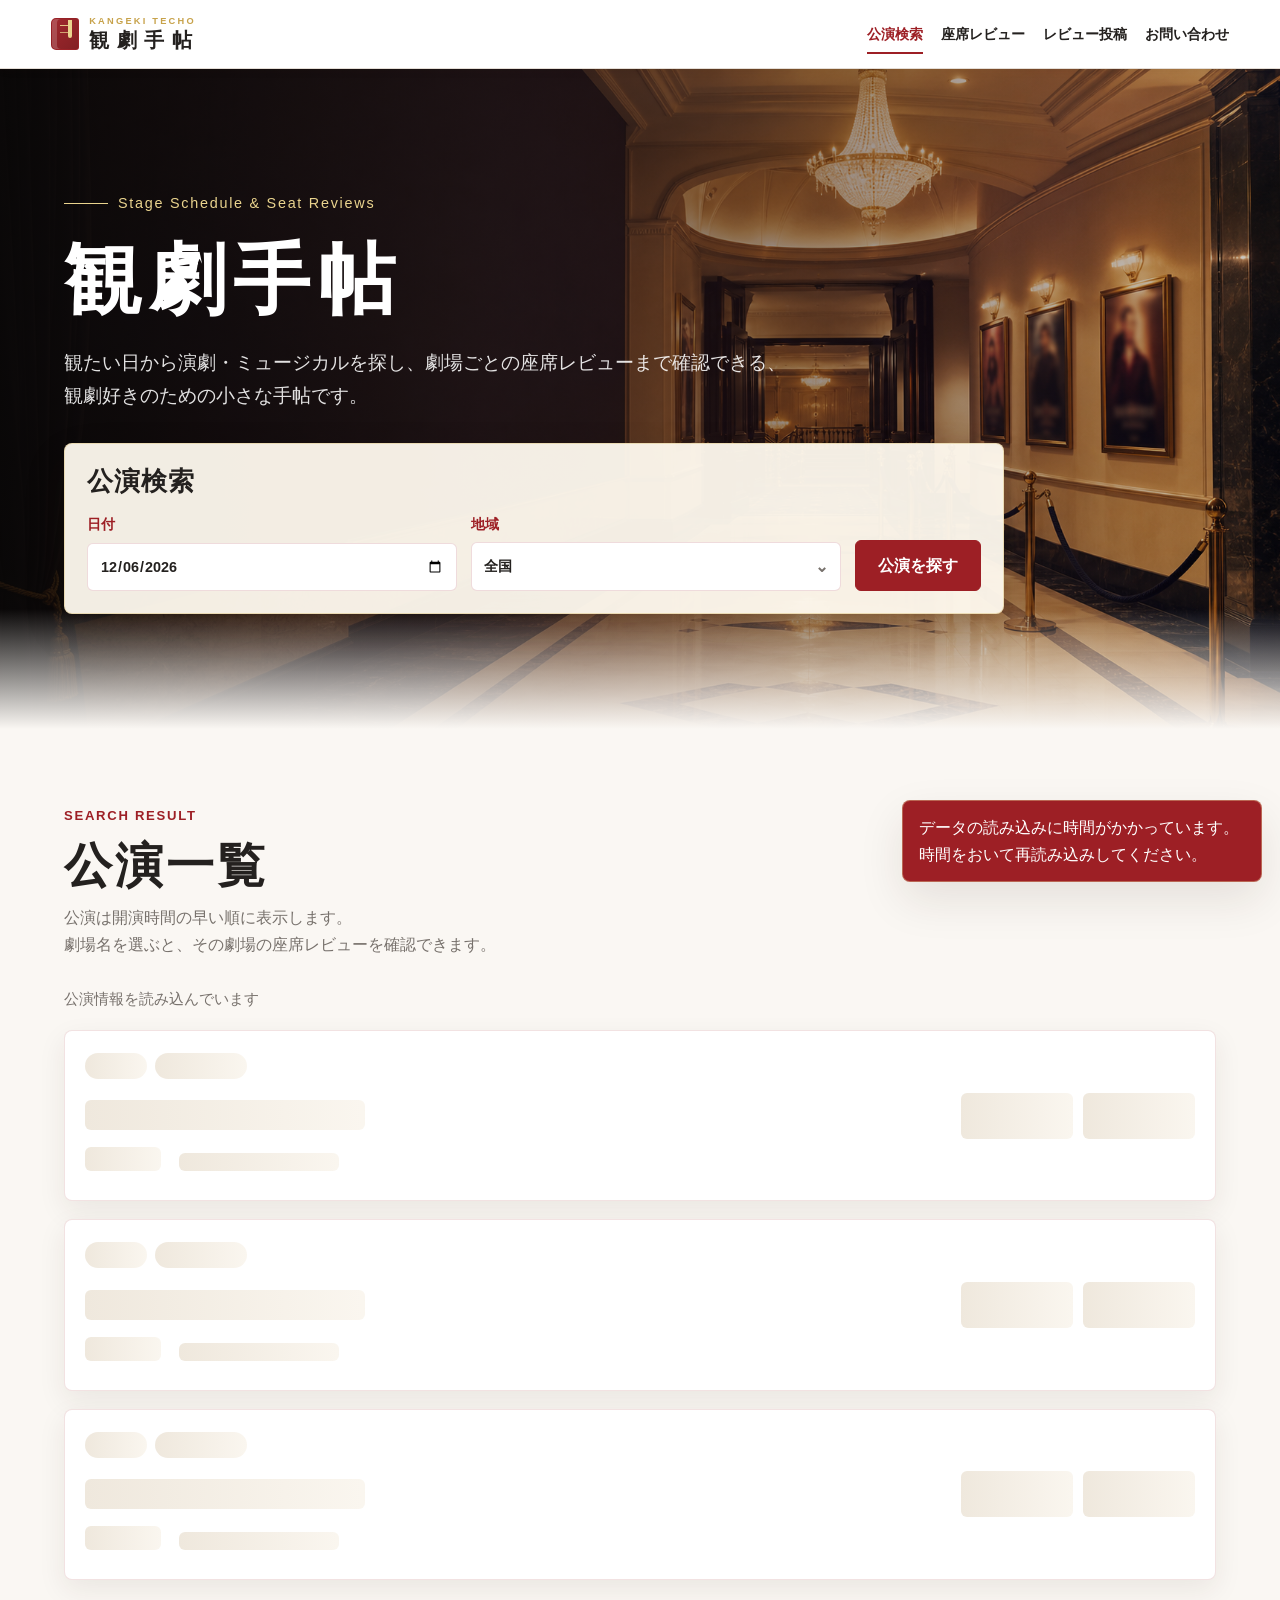
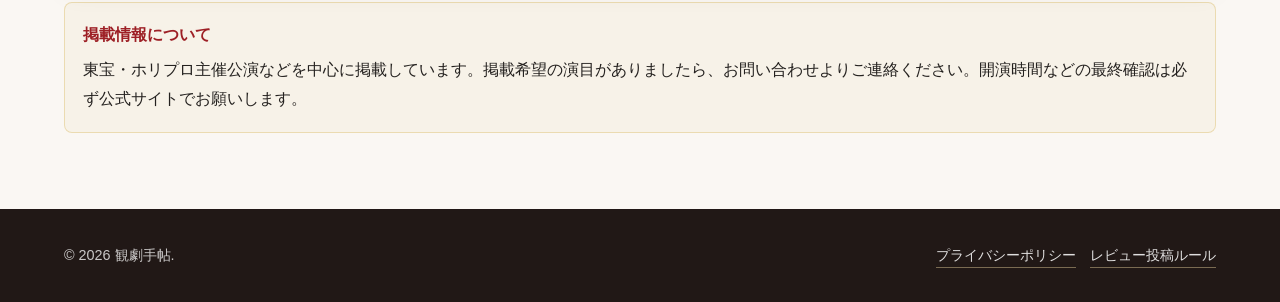
==== commit 42d4c293: "公演一覧の説明文を自然な表現に修正" ====
--- a/index.html
+++ b/index.html
@@ -106,7 +106,7 @@
           <div class="section-title">
             <span>Search Result</span>
             <h2 id="performancesTitle">公演一覧</h2>
-            <p>公演は開演時間の早い順に表示します。<br>劇場名を押すと、その劇場の座席レビューへ移動できます。</p>
+            <p>公演は開演時間の早い順に表示します。<br>劇場名を選ぶと、その劇場の座席レビューを確認できます。</p>
           </div>
         </div>
         <div class="results-meta" id="performanceMeta"></div>
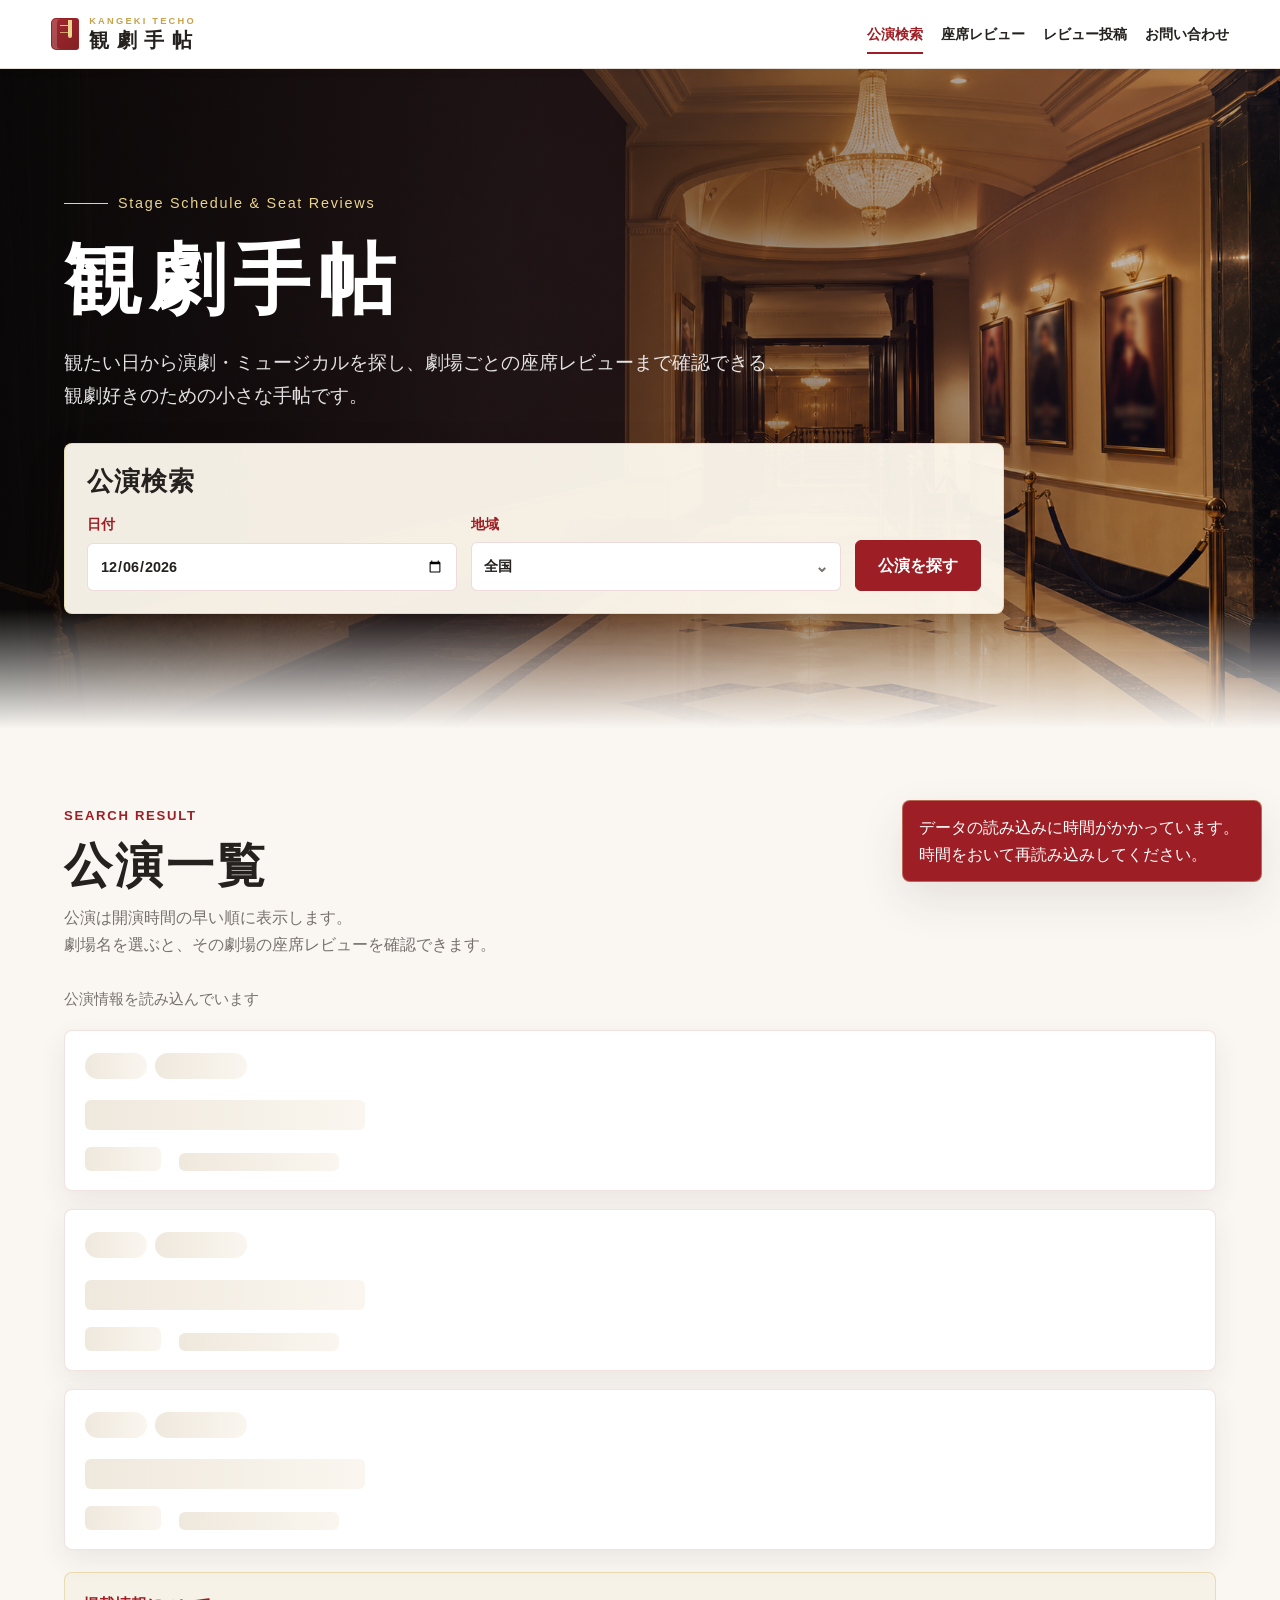
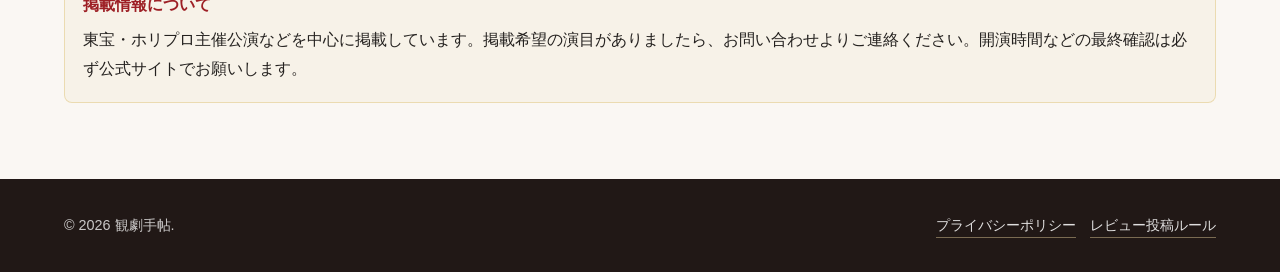
==== commit d9fe62fe: "公演一覧でURL未登録リンクを非表示" ====
--- a/index.html
+++ b/index.html
@@ -128,5 +128,6 @@
 
   <div class="toast" id="toast" role="status" aria-live="polite"></div>
   <script src="assets/app.js"></script>
+  <script src="assets/additional-fixes.js"></script>
 </body>
-</html>+</html>
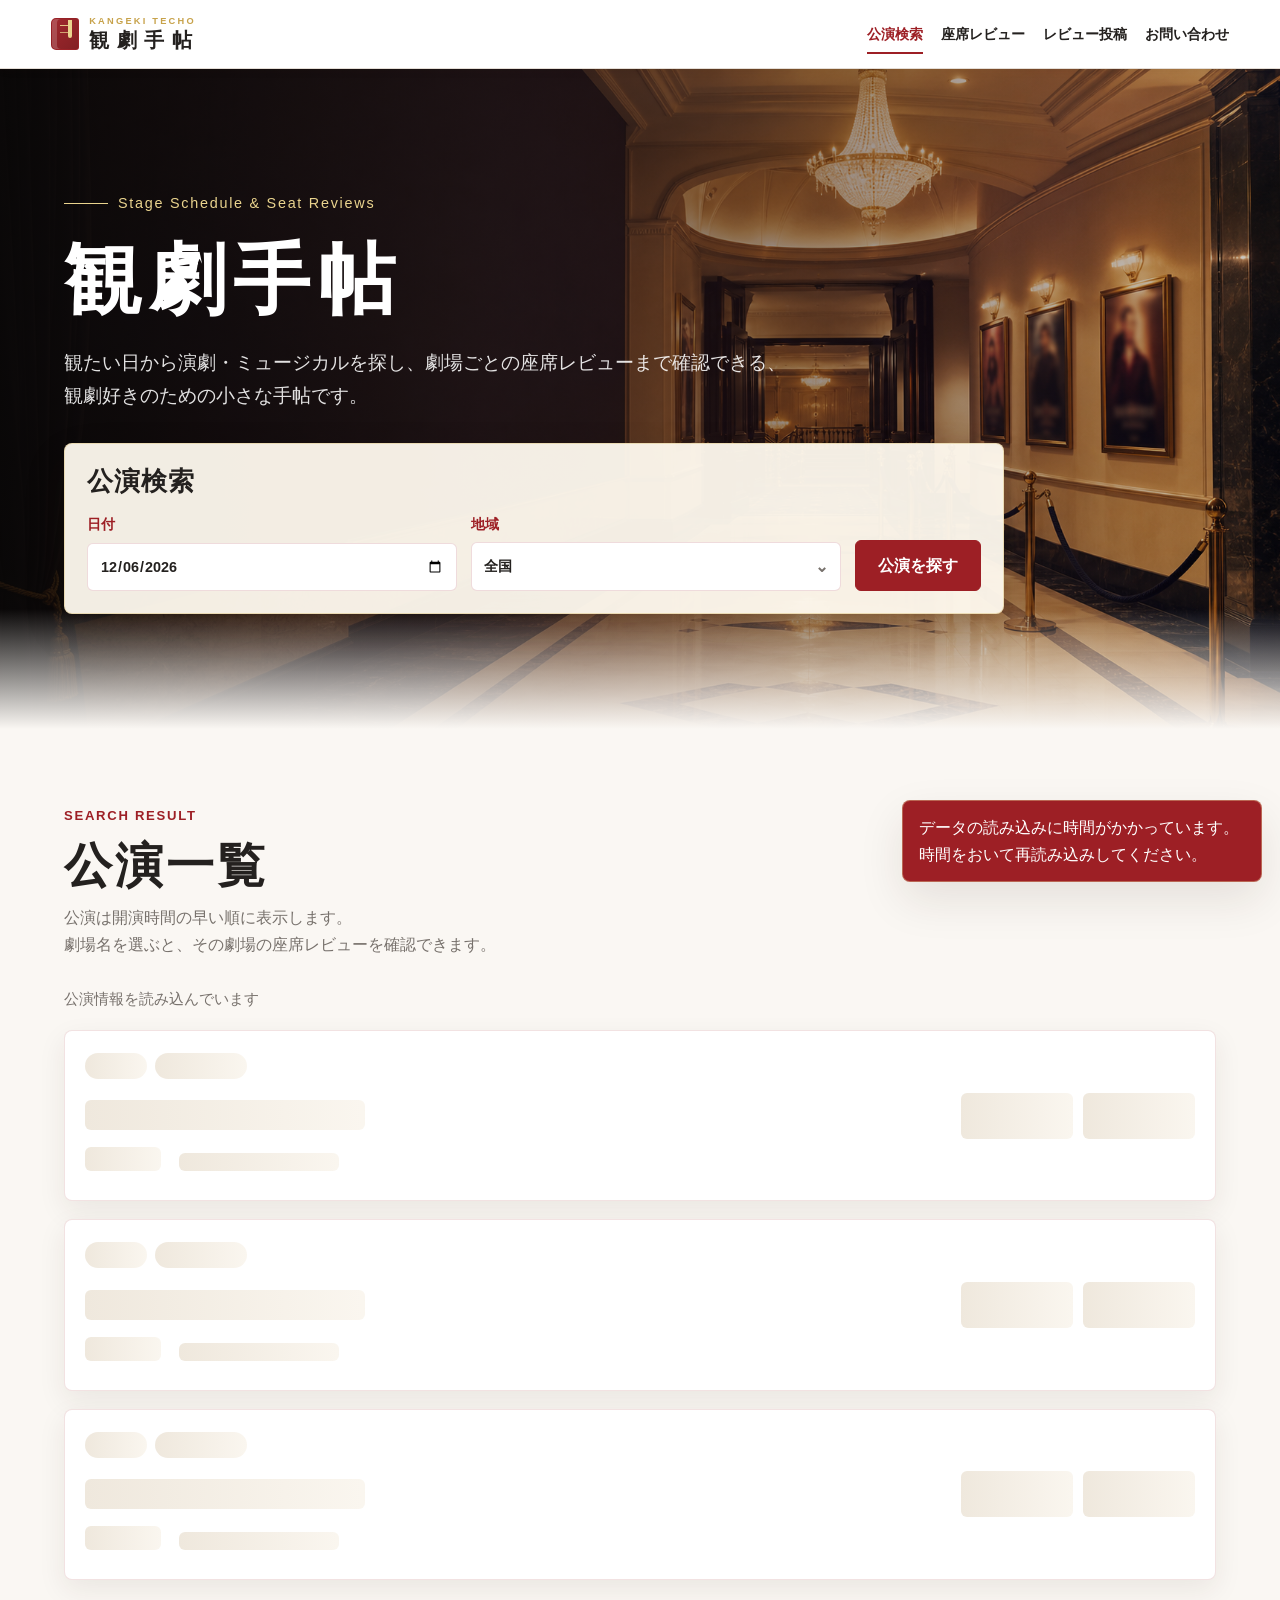
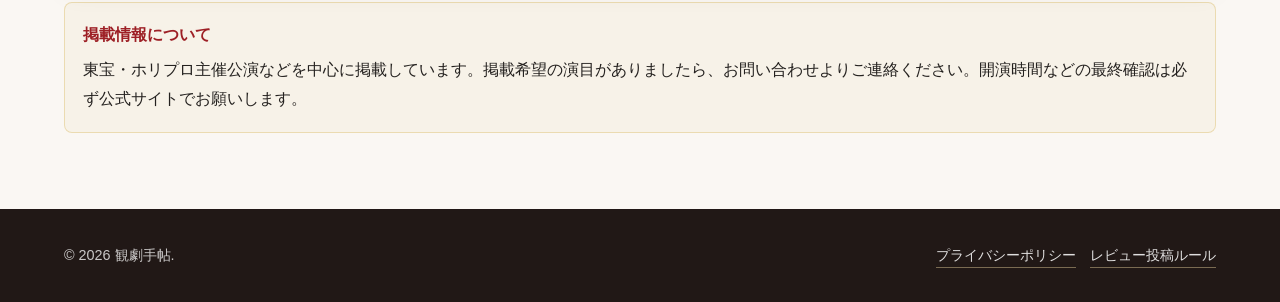
==== commit e429001b: "公演一覧でGA4計測スクリプトを読み込む" ====
--- a/index.html
+++ b/index.html
@@ -129,5 +129,6 @@
   <div class="toast" id="toast" role="status" aria-live="polite"></div>
   <script src="assets/app.js"></script>
   <script src="assets/additional-fixes.js"></script>
+  <script src="assets/analytics-events.js"></script>
 </body>
 </html>
